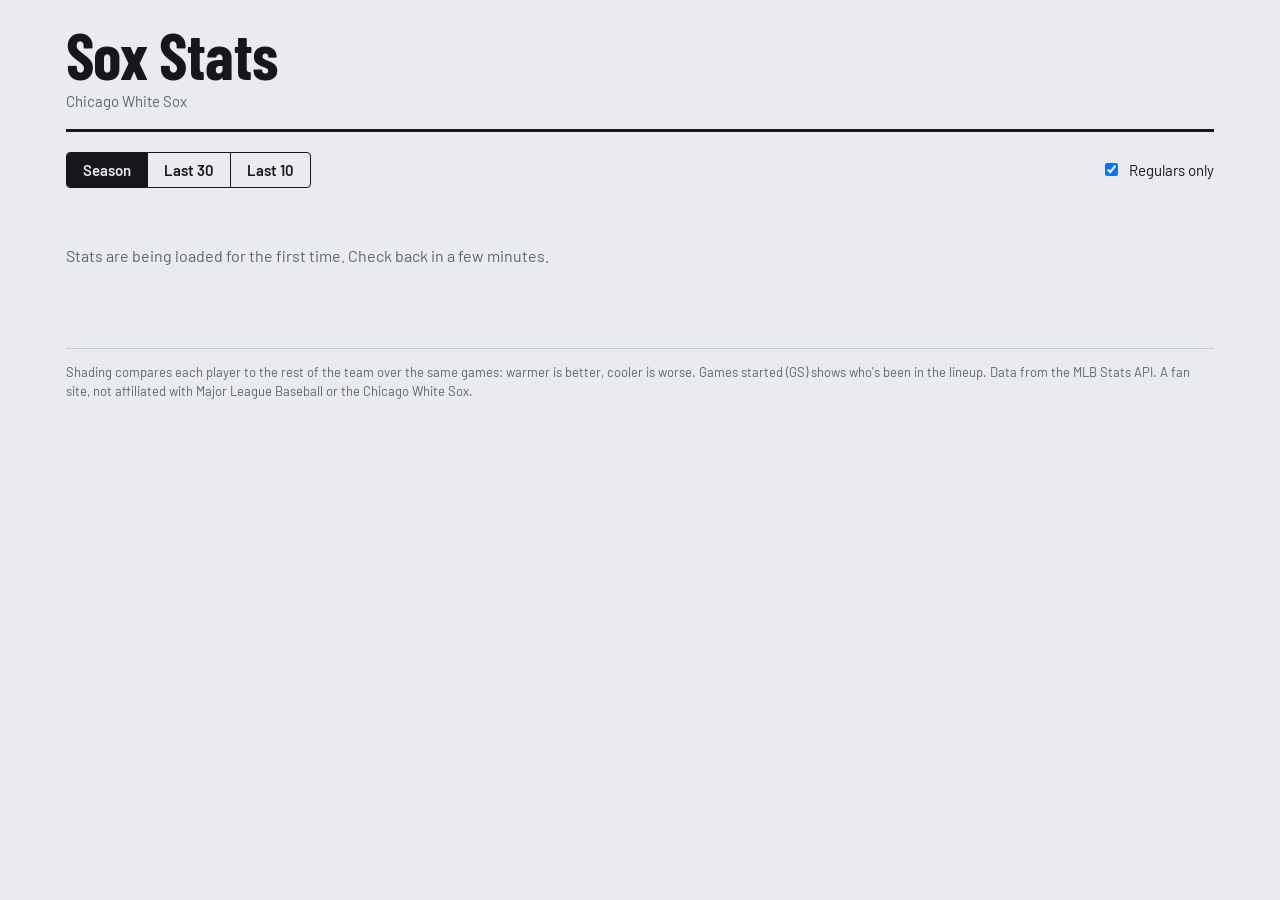
==== docs/index.html @ 35234d54 "Add stat page, MLB data pull, and nightly update job Co-Authored-By: Claude Opus 5.5 <noreply@anthro" ====
<!doctype html>
<html lang="en">
<head>
<meta charset="utf-8">
<meta name="viewport" content="width=device-width, initial-scale=1">
<title>Sox Stats</title>
<meta name="description" content="Chicago White Sox hitting and pitching: season, last 30 and last 10 games, updated every morning.">
<link rel="preconnect" href="https://fonts.googleapis.com">
<link rel="preconnect" href="https://fonts.gstatic.com" crossorigin>
<link href="https://fonts.googleapis.com/css2?family=Barlow:wght@400;500;600&family=Barlow+Condensed:wght@500;700&display=swap" rel="stylesheet">
<style>
:root{
  --page:#E9EBEE; --card:#F7F8F9; --ink:#15171A; --steel:#5D6570; --rule:#C7CCD3;
  --hot:180 35 47; --cold:47 94 140;
  --win:#1F6B45; --loss:#9B2C35;
}
@media (prefers-color-scheme:dark){
  :root{--page:#14161A; --card:#1C1F24; --ink:#E6E8EB; --steel:#9AA2AD; --rule:#333840;
    --hot:226 86 96; --cold:96 150 205; --win:#5FBF8C; --loss:#E07A84;}
}
*{box-sizing:border-box}
html{-webkit-text-size-adjust:100%}
body{margin:0;background:var(--page);color:var(--ink);font:400 16px/1.5 Barlow,system-ui,sans-serif;font-variant-numeric:tabular-nums}
.wrap{max-width:1180px;margin:0 auto;padding:28px 16px 48px}
header{display:flex;flex-wrap:wrap;align-items:flex-end;justify-content:space-between;gap:16px 32px;border-bottom:3px solid var(--ink);padding-bottom:16px}
h1{font:700 64px/0.85 "Barlow Condensed",sans-serif;letter-spacing:-0.01em;margin:0}
.sub{margin:8px 0 0;color:var(--steel);font-size:15px}
.run{display:flex;gap:4px;align-items:center}
.run span{width:26px;height:30px;display:grid;place-items:center;font:700 15px "Barlow Condensed",sans-serif;color:#fff;border-radius:2px}
.run .w{background:var(--win)} .run .l{background:var(--loss)}
.runlabel{font-size:13px;color:var(--steel);margin-top:6px;text-align:right}
.controls{display:flex;flex-wrap:wrap;gap:12px 24px;align-items:center;margin:20px 0 8px}
.seg{display:inline-flex;border:1.5px solid var(--ink);border-radius:4px;overflow:hidden}
.seg button{font:600 15px Barlow,sans-serif;background:transparent;color:var(--ink);border:0;padding:8px 16px;cursor:pointer}
.seg button+button{border-left:1.5px solid var(--ink)}
.seg button[aria-pressed=true]{background:var(--ink);color:var(--page)}
.seg button:focus-visible,label:focus-within,th button:focus-visible{outline:2px solid rgb(var(--cold));outline-offset:2px}
.window{font-size:15px;color:var(--steel)}
.window b{color:var(--ink);font-weight:600}
label.reg{display:inline-flex;gap:8px;align-items:center;font-size:15px;cursor:pointer;margin-left:auto}
h2{font:700 30px/1 "Barlow Condensed",sans-serif;margin:32px 0 10px;display:flex;align-items:baseline;gap:12px}
h2 small{font:400 14px Barlow,sans-serif;color:var(--steel)}
.scroll{overflow-x:auto;background:var(--card);border:1px solid var(--rule);border-radius:4px}
table{border-collapse:collapse;width:100%;font-size:15px;white-space:nowrap}
th,td{padding:7px 10px;text-align:right}
th{position:sticky;top:0;background:var(--card);border-bottom:1.5px solid var(--ink)}
th button{all:unset;cursor:pointer;font:600 13px Barlow,sans-serif;color:var(--steel)}
th[aria-sort] button{color:var(--ink)}
th[aria-sort=descending] button::after{content:" \25BE"} th[aria-sort=ascending] button::after{content:" \25B4"}
td{border-bottom:1px solid var(--rule)}
tr:last-child td{border-bottom:0}
th:first-child,td:first-child{text-align:left;position:sticky;left:0;background:var(--card);z-index:1}
td:first-child{font-weight:600}
td.pos{text-align:left;color:var(--steel)}
td.dim{color:var(--steel)}
.key{display:flex;align-items:center;gap:10px;font-size:13px;color:var(--steel);margin:10px 0 0}
.key i{display:inline-block;width:72px;height:10px;border-radius:2px;background:linear-gradient(90deg,rgb(var(--cold)/.45),transparent,rgb(var(--hot)/.45))}
footer{margin-top:40px;font-size:13px;color:var(--steel);border-top:1px solid var(--rule);padding-top:14px}
.msg{padding:40px 0;color:var(--steel)}
@media (max-width:640px){h1{font-size:48px} .runlabel{text-align:left} label.reg{margin-left:0}}
</style>
</head>
<body>
<div class="wrap">
  <header>
    <div>
      <h1>Sox Stats</h1>
      <p class="sub" id="sub">Chicago White Sox</p>
    </div>
    <div>
      <div class="run" id="run" aria-label="Results of the last 10 games"></div>
      <div class="runlabel" id="runlabel"></div>
    </div>
  </header>

  <div class="controls">
    <div class="seg" role="group" aria-label="Time span">
      <button data-w="season" aria-pressed="true">Season</button>
      <button data-w="last30" aria-pressed="false">Last 30</button>
      <button data-w="last10" aria-pressed="false">Last 10</button>
    </div>
    <span class="window" id="window"></span>
    <label class="reg"><input type="checkbox" id="reg" checked> Regulars only</label>
  </div>

  <main id="main"><p class="msg">Loading stats…</p></main>

  <footer>
    Shading compares each player to the rest of the team over the same games: warmer is better, cooler is worse.
    Games started (GS) shows who's been in the lineup.
    Data from the MLB Stats API. A fan site, not affiliated with Major League Baseball or the Chicago White Sox.
  </footer>
</div>

<script>
const HIT = [
  ["name","Player"],["pos","Pos"],["G","G"],["GS","GS"],["PA","PA"],["H","H"],["2B","2B"],["HR","HR"],["RBI","RBI"],
  ["BB","BB"],["SO","SO"],["SB","SB"],["AVG","AVG",3,1],["OBP","OBP",3,1],["SLG","SLG",3,1],["OPS","OPS",3,1],["K%","K%",1,-1],["BB%","BB%",1,1]
];
const PIT = [
  ["name","Pitcher"],["G","G"],["GS","GS"],["W","W"],["L","L"],["SV","SV"],["IP","IP"],["H","H"],["ER","ER"],["HR","HR"],
  ["BB","BB"],["SO","SO"],["ERA","ERA",2,-1],["WHIP","WHIP",2,-1],["K%","K%",1,1],["BB%","BB%",1,-1]
];
// Minimum playing time to count as a regular, per time span
const MIN = {season:{PA:100,outs:60}, last30:{PA:30,outs:15}, last10:{PA:10,outs:6}};

let data, win = "season", sorts = {hitters:["PA",-1], pitchers:["outs",-1]};
const $ = s => document.querySelector(s);
const fmt = (v, d) => v == null ? "–" : d === 3 ? v.toFixed(3).replace(/^0\./, ".") : d ? v.toFixed(d) : v;
const fmtDate = s => new Date(s + "T12:00:00").toLocaleDateString("en-US", {month:"short", day:"numeric"});

function shade(rows, cols, qualified) {
  // z-score each rate stat against qualified teammates; returns {key: fn(row)->css}
  const out = {};
  for (const [k,, , dir] of cols) {
    if (!dir) continue;
    const vals = qualified.map(r => r[k]).filter(v => v != null);
    if (vals.length < 3) continue;
    const mean = vals.reduce((a,b) => a + b, 0) / vals.length;
    const sd = Math.sqrt(vals.reduce((a,b) => a + (b - mean) ** 2, 0) / vals.length) || 1;
    out[k] = r => {
      if (r[k] == null || !qualified.includes(r)) return "";
      const z = Math.max(-2, Math.min(2, dir * (r[k] - mean) / sd));
      if (Math.abs(z) < 0.35) return "";
      return `background:rgb(var(--${z > 0 ? "hot" : "cold"}) / ${(Math.abs(z) * 0.22).toFixed(2)})`;
    };
  }
  return out;
}

function table(kind, cols, rows) {
  const [sk, sd] = sorts[kind];
  const isQual = kind === "hitters" ? r => r.PA >= MIN[win].PA : r => r.outs >= MIN[win].outs;
  const qualified = rows.filter(isQual);
  const shown = $("#reg").checked ? qualified : rows;
  const sortKey = sk === "IP" ? "outs" : sk;
  shown.sort((a, b) => {
    const x = a[sortKey], y = b[sortKey];
    if (x == null) return 1; if (y == null) return -1;
    return (typeof x === "string" ? x.localeCompare(y) : x - y) * sd;
  });
  const tint = shade(rows, cols, qualified);
  const head = cols.map(([k, label]) => {
    const on = k === sk || (k === "IP" && sk === "outs");
    return `<th scope="col"${on ? ` aria-sort="${sd > 0 ? "ascending" : "descending"}"` : ""}><button data-kind="${kind}" data-k="${k === "IP" ? "outs" : k}">${label}</button></th>`;
  }).join("");
  const body = shown.map(r => "<tr>" + cols.map(([k,, d]) => {
    const cls = k === "pos" ? ' class="pos"' : !isQual(r) && d ? ' class="dim"' : "";
    const st = tint[k] ? tint[k](r) : "";
    return `<td${cls}${st ? ` style="${st}"` : ""}>${fmt(r[k], d)}</td>`;
  }).join("") + "</tr>").join("");
  const empty = `<tr><td colspan="${cols.length}">No one has enough playing time yet. Turn off "Regulars only" to see everyone.</td></tr>`;
  return `<div class="scroll"><table><thead><tr>${head}</tr></thead><tbody>${body || empty}</tbody></table></div>`;
}

function render() {
  const w = data.windows[win];
  const [rs, ra] = [w.runs, w.runsAgainst];
  $("#window").innerHTML = `<b>${w.record}</b> in ${w.games} games, ${fmtDate(w.from)} to ${fmtDate(w.to)}. Run differential ${rs - ra > 0 ? "+" : ""}${rs - ra}.`;
  $("#main").innerHTML =
    `<h2>Hitters <small>${MIN[win].PA}+ plate appearances</small></h2>${table("hitters", HIT, w.hitters)}` +
    `<h2>Pitchers <small>${MIN[win].outs / 3}+ innings</small></h2>${table("pitchers", PIT, w.pitchers)}` +
    `<p class="key"><i></i> Cooler to warmer, compared with teammates</p>`;
  $("#main .key").hidden = false;
  document.querySelectorAll("h2 small").forEach(s => s.hidden = !$("#reg").checked);
}

document.querySelector(".seg").addEventListener("click", e => {
  const b = e.target.closest("button"); if (!b) return;
  win = b.dataset.w;
  document.querySelectorAll(".seg button").forEach(x => x.setAttribute("aria-pressed", x === b));
  render();
});
$("#reg").addEventListener("change", render);
$("#main").addEventListener("click", e => {
  const b = e.target.closest("th button"); if (!b) return;
  const {kind, k} = b.dataset;
  const [cur, dir] = sorts[kind];
  sorts[kind] = [k, cur === k ? -dir : (k === "name" || k === "pos" ? 1 : -1)];
  render();
});

fetch("data/sox.json", {cache: "no-cache"}).then(r => {
  if (!r.ok) throw new Error(r.status);
  return r.json();
}).then(d => {
  data = d;
  const updated = new Date(d.updated).toLocaleDateString("en-US", {month:"long", day:"numeric", year:"numeric"});
  const done = d.updated.slice(0, 4) > String(d.season) || d.windows.season.games >= 162;
  $("#sub").textContent = `Chicago White Sox, ${d.season}${done ? " final" : ""}. Updated ${updated}.`;
  const last = d.log.slice(-10);
  $("#run").innerHTML = last.map(g => `<span class="${g.win ? "w" : "l"}" title="${fmtDate(g.date)} ${g.home ? "vs" : "at"} ${g.opp}: ${g.runs}-${g.runsAgainst}">${g.win ? "W" : "L"}</span>`).join("");
  $("#runlabel").textContent = "Last 10 games, oldest to newest";
  render();
}).catch(() => {
  $("#main").innerHTML = '<p class="msg">Stats are being loaded for the first time. Check back in a few minutes.</p>';
});
</script>
</body>
</html>
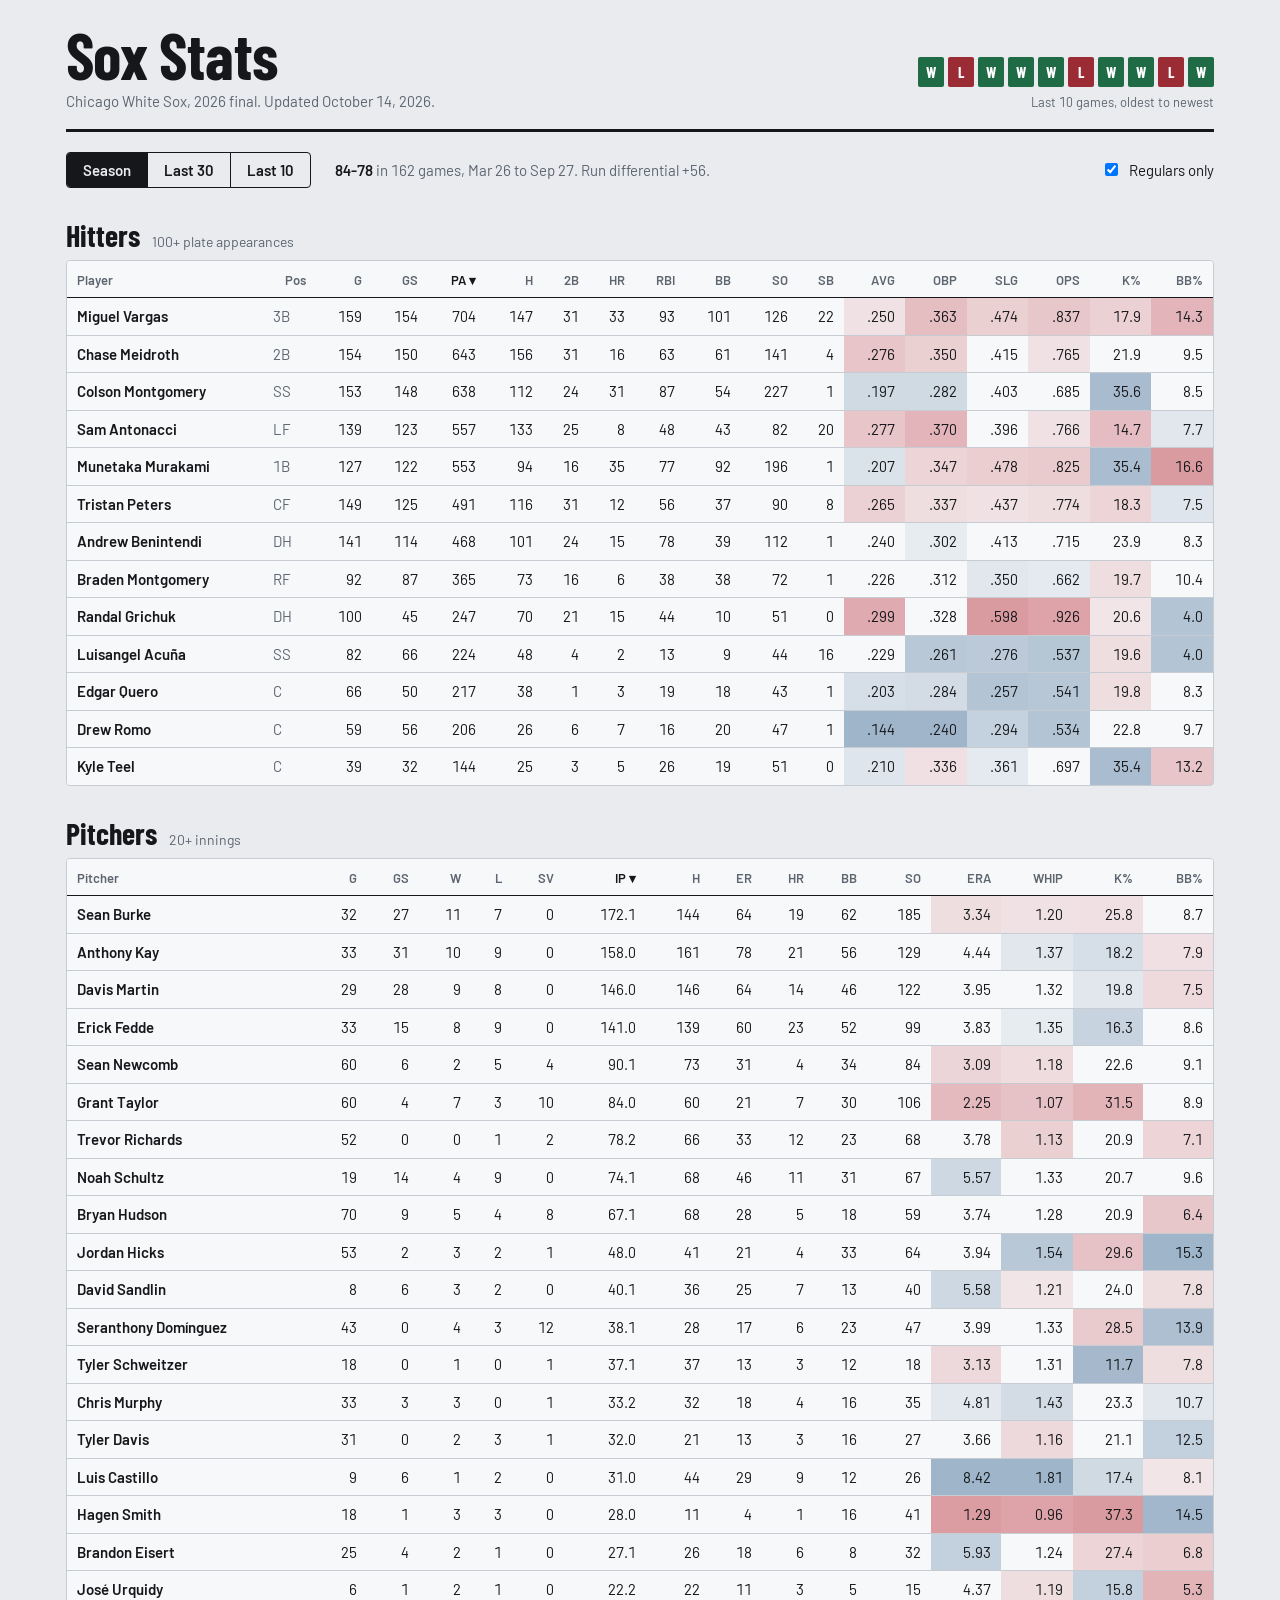
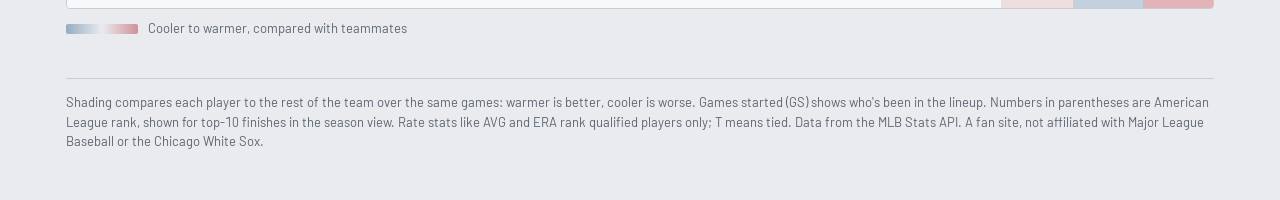
==== commit cc38fd97: "Show American League rank for top-10 season stats Co-Authored-By: Claude Opus 5.5 <noreply@anthropic" ====
--- a/docs/index.html
+++ b/docs/index.html
@@ -53,6 +53,7 @@
 td:first-child{font-weight:600}
 td.pos{text-align:left;color:var(--steel)}
 td.dim{color:var(--steel)}
+.rk{font-size:12px;font-weight:600;color:var(--steel)}
 .key{display:flex;align-items:center;gap:10px;font-size:13px;color:var(--steel);margin:10px 0 0}
 .key i{display:inline-block;width:72px;height:10px;border-radius:2px;background:linear-gradient(90deg,rgb(var(--cold)/.45),transparent,rgb(var(--hot)/.45))}
 footer{margin-top:40px;font-size:13px;color:var(--steel);border-top:1px solid var(--rule);padding-top:14px}
@@ -88,6 +89,7 @@
   <footer>
     Shading compares each player to the rest of the team over the same games: warmer is better, cooler is worse.
     Games started (GS) shows who's been in the lineup.
+    Numbers in parentheses are American League rank, shown for top-10 finishes in the season view. Rate stats like AVG and ERA rank qualified players only; T means tied.
     Data from the MLB Stats API. A fan site, not affiliated with Major League Baseball or the Chicago White Sox.
   </footer>
 </div>
@@ -107,6 +109,7 @@
 let data, win = "season", sorts = {hitters:["PA",-1], pitchers:["outs",-1]};
 const $ = s => document.querySelector(s);
 const fmt = (v, d) => v == null ? "–" : d === 3 ? v.toFixed(3).replace(/^0\./, ".") : d ? v.toFixed(d) : v;
+const ordinal = r => { const n = +String(r).replace("T-", ""); return [11,12,13].includes(n % 100) ? "th" : ({1:"st",2:"nd",3:"rd"})[n % 10] || "th"; };
 const fmtDate = s => new Date(s + "T12:00:00").toLocaleDateString("en-US", {month:"short", day:"numeric"});
 
 function shade(rows, cols, qualified) {
@@ -147,7 +150,9 @@
   const body = shown.map(r => "<tr>" + cols.map(([k,, d]) => {
     const cls = k === "pos" ? ' class="pos"' : !isQual(r) && d ? ' class="dim"' : "";
     const st = tint[k] ? tint[k](r) : "";
-    return `<td${cls}${st ? ` style="${st}"` : ""}>${fmt(r[k], d)}</td>`;
+    const rk = win === "season" && r.ranks && r.ranks[k === "outs" ? "IP" : k];
+    const rank = rk ? ` <span class="rk" title="Rank in the American League">(${rk}${ordinal(rk)})</span>` : "";
+    return `<td${cls}${st ? ` style="${st}"` : ""}>${fmt(r[k], d)}${rank}</td>`;
   }).join("") + "</tr>").join("");
   const empty = `<tr><td colspan="${cols.length}">No one has enough playing time yet. Turn off "Regulars only" to see everyone.</td></tr>`;
   return `<div class="scroll"><table><thead><tr>${head}</tr></thead><tbody>${body || empty}</tbody></table></div>`;
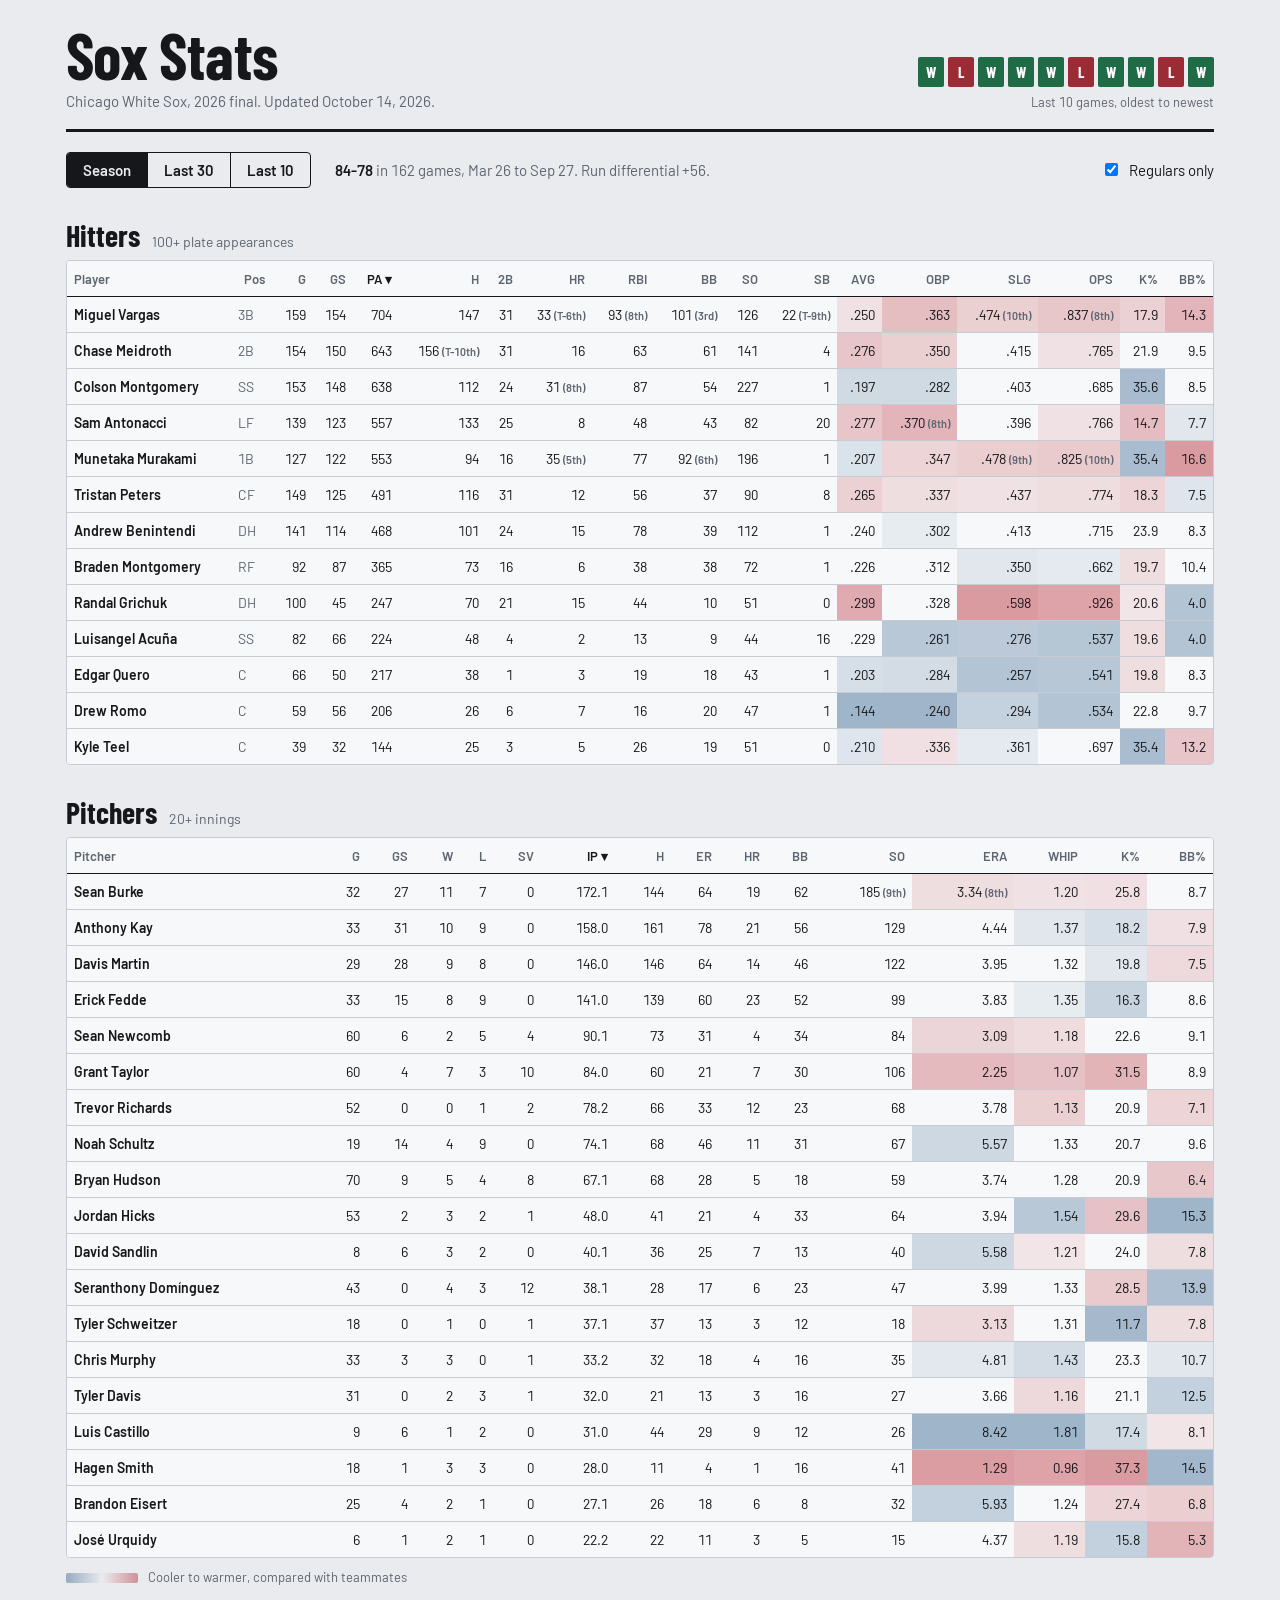
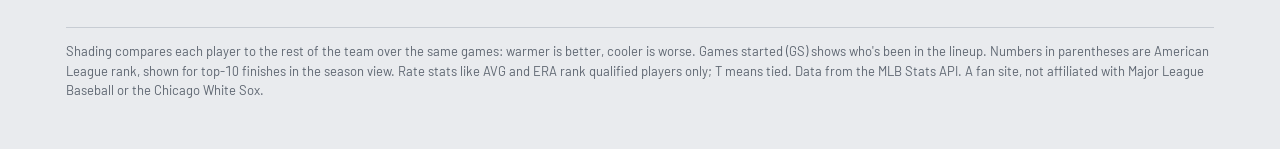
==== commit 90fe886a: "Tighten table so ranks fit on a laptop screen Co-Authored-By: Claude Opus 5.5 <noreply@anthropic.com" ====
--- a/docs/index.html
+++ b/docs/index.html
@@ -41,8 +41,8 @@
 h2{font:700 30px/1 "Barlow Condensed",sans-serif;margin:32px 0 10px;display:flex;align-items:baseline;gap:12px}
 h2 small{font:400 14px Barlow,sans-serif;color:var(--steel)}
 .scroll{overflow-x:auto;background:var(--card);border:1px solid var(--rule);border-radius:4px}
-table{border-collapse:collapse;width:100%;font-size:15px;white-space:nowrap}
-th,td{padding:7px 10px;text-align:right}
+table{border-collapse:collapse;width:100%;font-size:14px;white-space:nowrap}
+th,td{padding:7px 7px;text-align:right}
 th{position:sticky;top:0;background:var(--card);border-bottom:1.5px solid var(--ink)}
 th button{all:unset;cursor:pointer;font:600 13px Barlow,sans-serif;color:var(--steel)}
 th[aria-sort] button{color:var(--ink)}
@@ -53,7 +53,7 @@
 td:first-child{font-weight:600}
 td.pos{text-align:left;color:var(--steel)}
 td.dim{color:var(--steel)}
-.rk{font-size:12px;font-weight:600;color:var(--steel)}
+.rk{font-size:11px;font-weight:600;color:var(--steel)}
 .key{display:flex;align-items:center;gap:10px;font-size:13px;color:var(--steel);margin:10px 0 0}
 .key i{display:inline-block;width:72px;height:10px;border-radius:2px;background:linear-gradient(90deg,rgb(var(--cold)/.45),transparent,rgb(var(--hot)/.45))}
 footer{margin-top:40px;font-size:13px;color:var(--steel);border-top:1px solid var(--rule);padding-top:14px}
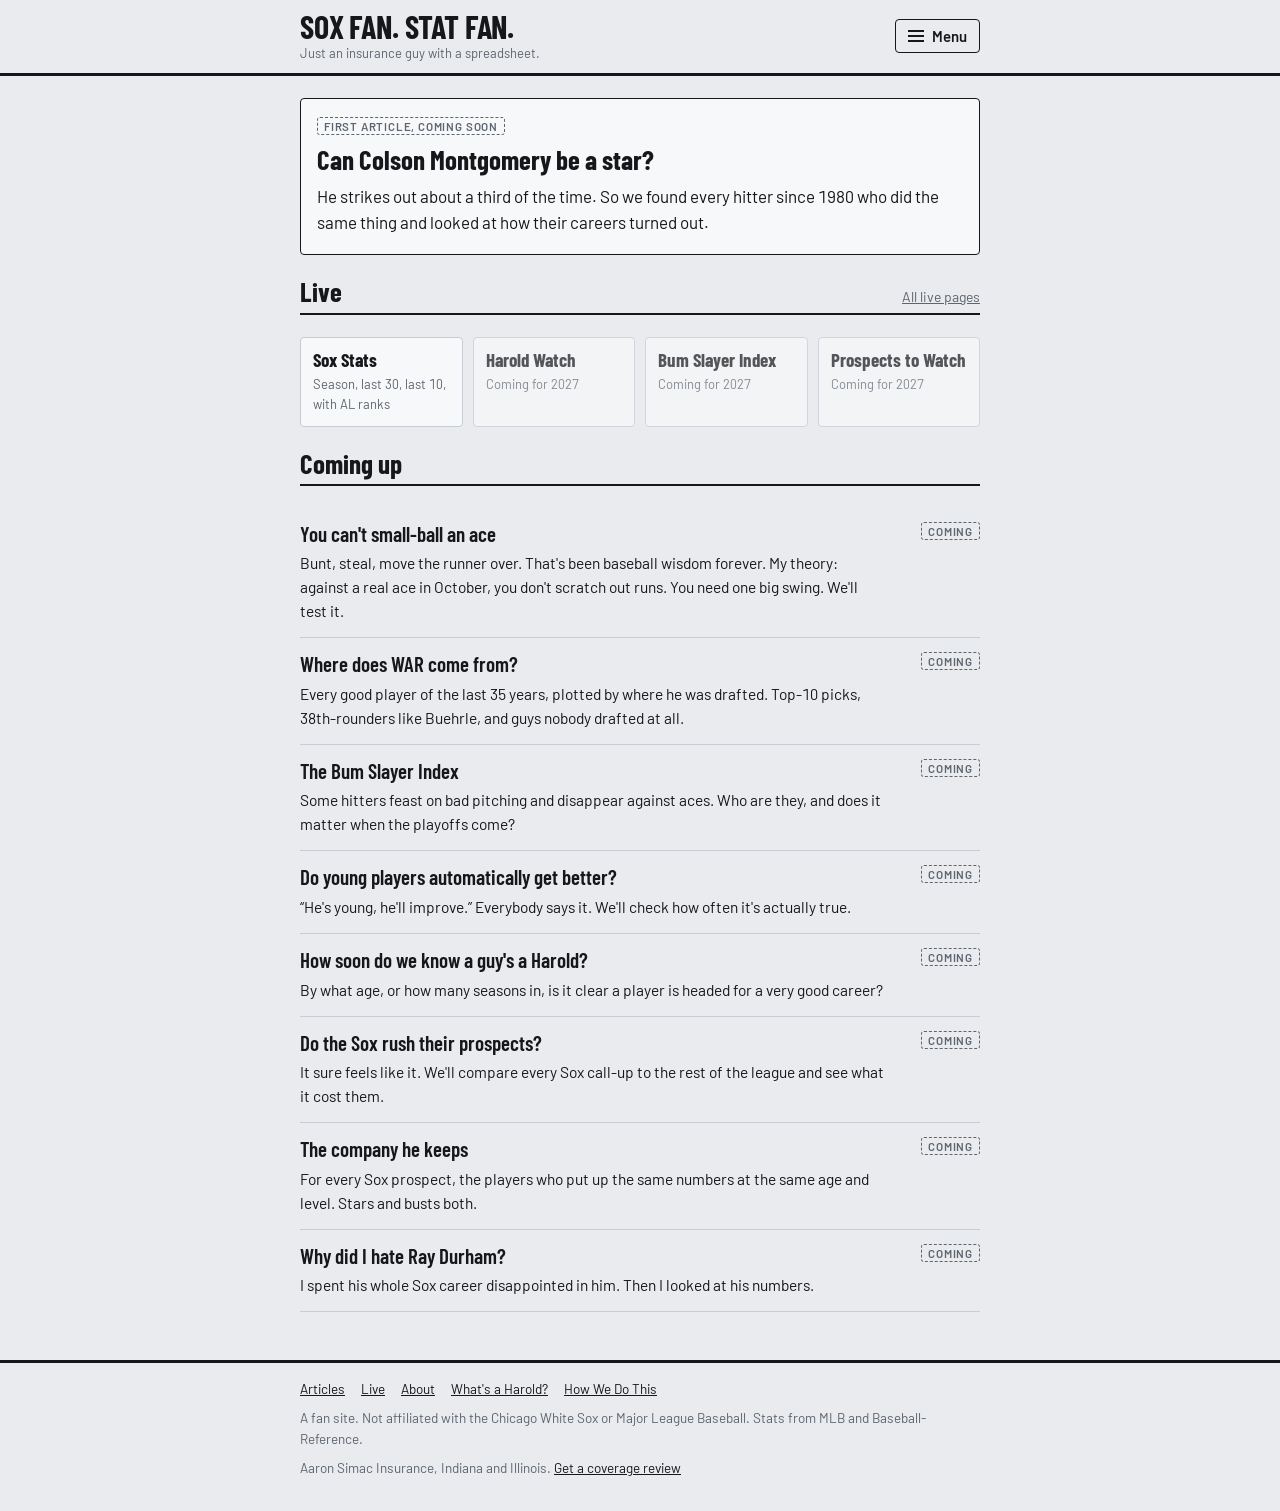
==== commit a7eb6e72: "Turn the stat page into a blog: home, Live, About, What's a Harold?, How We Do This, shared header a" ====
--- a/docs/index.html
+++ b/docs/index.html
@@ -3,203 +3,45 @@
 <head>
 <meta charset="utf-8">
 <meta name="viewport" content="width=device-width, initial-scale=1">
-<title>Sox Stats</title>
-<meta name="description" content="Chicago White Sox hitting and pitching: season, last 30 and last 10 games, updated every morning.">
+<title>Sox Fan. Stat Fan.</title>
+<meta name="description" content="White Sox questions, answered with numbers. Research, myth checks and live stat pages from a Sox fan with a spreadsheet.">
+<meta property="og:title" content="Sox Fan. Stat Fan.">
+<meta property="og:description" content="White Sox questions, answered with numbers. Research, myth checks and live stat pages from a Sox fan with a spreadsheet.">
+<meta property="og:type" content="website">
 <link rel="preconnect" href="https://fonts.googleapis.com">
 <link rel="preconnect" href="https://fonts.gstatic.com" crossorigin>
-<link href="https://fonts.googleapis.com/css2?family=Barlow:wght@400;500;600&family=Barlow+Condensed:wght@500;700&display=swap" rel="stylesheet">
-<style>
-:root{
-  --page:#E9EBEE; --card:#F7F8F9; --ink:#15171A; --steel:#5D6570; --rule:#C7CCD3;
-  --hot:180 35 47; --cold:47 94 140;
-  --win:#1F6B45; --loss:#9B2C35;
-}
-@media (prefers-color-scheme:dark){
-  :root{--page:#14161A; --card:#1C1F24; --ink:#E6E8EB; --steel:#9AA2AD; --rule:#333840;
-    --hot:226 86 96; --cold:96 150 205; --win:#5FBF8C; --loss:#E07A84;}
-}
-*{box-sizing:border-box}
-html{-webkit-text-size-adjust:100%}
-body{margin:0;background:var(--page);color:var(--ink);font:400 16px/1.5 Barlow,system-ui,sans-serif;font-variant-numeric:tabular-nums}
-.wrap{max-width:1180px;margin:0 auto;padding:28px 16px 48px}
-header{display:flex;flex-wrap:wrap;align-items:flex-end;justify-content:space-between;gap:16px 32px;border-bottom:3px solid var(--ink);padding-bottom:16px}
-h1{font:700 64px/0.85 "Barlow Condensed",sans-serif;letter-spacing:-0.01em;margin:0}
-.sub{margin:8px 0 0;color:var(--steel);font-size:15px}
-.run{display:flex;gap:4px;align-items:center}
-.run span{width:26px;height:30px;display:grid;place-items:center;font:700 15px "Barlow Condensed",sans-serif;color:#fff;border-radius:2px}
-.run .w{background:var(--win)} .run .l{background:var(--loss)}
-.runlabel{font-size:13px;color:var(--steel);margin-top:6px;text-align:right}
-.controls{display:flex;flex-wrap:wrap;gap:12px 24px;align-items:center;margin:20px 0 8px}
-.seg{display:inline-flex;border:1.5px solid var(--ink);border-radius:4px;overflow:hidden}
-.seg button{font:600 15px Barlow,sans-serif;background:transparent;color:var(--ink);border:0;padding:8px 16px;cursor:pointer}
-.seg button+button{border-left:1.5px solid var(--ink)}
-.seg button[aria-pressed=true]{background:var(--ink);color:var(--page)}
-.seg button:focus-visible,label:focus-within,th button:focus-visible{outline:2px solid rgb(var(--cold));outline-offset:2px}
-.window{font-size:15px;color:var(--steel)}
-.window b{color:var(--ink);font-weight:600}
-label.reg{display:inline-flex;gap:8px;align-items:center;font-size:15px;cursor:pointer;margin-left:auto}
-h2{font:700 30px/1 "Barlow Condensed",sans-serif;margin:32px 0 10px;display:flex;align-items:baseline;gap:12px}
-h2 small{font:400 14px Barlow,sans-serif;color:var(--steel)}
-.scroll{overflow-x:auto;background:var(--card);border:1px solid var(--rule);border-radius:4px}
-table{border-collapse:collapse;width:100%;font-size:14px;white-space:nowrap}
-th,td{padding:7px 7px;text-align:right}
-th{position:sticky;top:0;background:var(--card);border-bottom:1.5px solid var(--ink)}
-th button{all:unset;cursor:pointer;font:600 13px Barlow,sans-serif;color:var(--steel)}
-th[aria-sort] button{color:var(--ink)}
-th[aria-sort=descending] button::after{content:" \25BE"} th[aria-sort=ascending] button::after{content:" \25B4"}
-td{border-bottom:1px solid var(--rule)}
-tr:last-child td{border-bottom:0}
-th:first-child,td:first-child{text-align:left;position:sticky;left:0;background:var(--card);z-index:1}
-td:first-child{font-weight:600}
-td.pos{text-align:left;color:var(--steel)}
-td.dim{color:var(--steel)}
-.rk{font-size:11px;font-weight:600;color:var(--steel)}
-.key{display:flex;align-items:center;gap:10px;font-size:13px;color:var(--steel);margin:10px 0 0}
-.key i{display:inline-block;width:72px;height:10px;border-radius:2px;background:linear-gradient(90deg,rgb(var(--cold)/.45),transparent,rgb(var(--hot)/.45))}
-footer{margin-top:40px;font-size:13px;color:var(--steel);border-top:1px solid var(--rule);padding-top:14px}
-.msg{padding:40px 0;color:var(--steel)}
-@media (max-width:640px){h1{font-size:48px} .runlabel{text-align:left} label.reg{margin-left:0}}
-</style>
+<link href="https://fonts.googleapis.com/css2?family=Barlow:wght@400;500;600&family=Barlow+Condensed:wght@500;600;700&display=swap" rel="stylesheet">
+<link rel="stylesheet" href="assets/site.css">
 </head>
-<body>
-<div class="wrap">
-  <header>
-    <div>
-      <h1>Sox Stats</h1>
-      <p class="sub" id="sub">Chicago White Sox</p>
-    </div>
-    <div>
-      <div class="run" id="run" aria-label="Results of the last 10 games"></div>
-      <div class="runlabel" id="runlabel"></div>
-    </div>
-  </header>
+<body data-section="articles">
+<div id="site-header"></div><script src="assets/site.js" data-root=""></script>
+<main class="page gut"><div class="col stack">
+<section class="feature">
+  <span class="tag soon">First article, coming soon</span>
+  <h2>Can Colson Montgomery be a star?</h2>
+  <p>He strikes out about a third of the time. So we found every hitter since 1980 who did the same thing and looked at how their careers turned out.</p>
+</section>
 
-  <div class="controls">
-    <div class="seg" role="group" aria-label="Time span">
-      <button data-w="season" aria-pressed="true">Season</button>
-      <button data-w="last30" aria-pressed="false">Last 30</button>
-      <button data-w="last10" aria-pressed="false">Last 10</button>
-    </div>
-    <span class="window" id="window"></span>
-    <label class="reg"><input type="checkbox" id="reg" checked> Regulars only</label>
-  </div>
-
-  <main id="main"><p class="msg">Loading stats…</p></main>
-
-  <footer>
-    Shading compares each player to the rest of the team over the same games: warmer is better, cooler is worse.
-    Games started (GS) shows who's been in the lineup.
-    Numbers in parentheses are American League rank, shown for top-10 finishes in the season view. Rate stats like AVG and ERA rank qualified players only; T means tied.
-    Data from the MLB Stats API. A fan site, not affiliated with Major League Baseball or the Chicago White Sox.
-  </footer>
+<div class="section-h"><h2>Live</h2><a href="live/">All live pages</a></div>
+<div class="strip">
+  <a class="mini" href="stats/"><b>Sox Stats</b><span>Season, last 30, last 10, with AL ranks</span></a>
+  <div class="mini off"><b>Harold Watch</b><span>Coming for 2027</span></div>
+  <div class="mini off"><b>Bum Slayer Index</b><span>Coming for 2027</span></div>
+  <div class="mini off"><b>Prospects to Watch</b><span>Coming for 2027</span></div>
 </div>
 
-<script>
-const HIT = [
-  ["name","Player"],["pos","Pos"],["G","G"],["GS","GS"],["PA","PA"],["H","H"],["2B","2B"],["HR","HR"],["RBI","RBI"],
-  ["BB","BB"],["SO","SO"],["SB","SB"],["AVG","AVG",3,1],["OBP","OBP",3,1],["SLG","SLG",3,1],["OPS","OPS",3,1],["K%","K%",1,-1],["BB%","BB%",1,1]
-];
-const PIT = [
-  ["name","Pitcher"],["G","G"],["GS","GS"],["W","W"],["L","L"],["SV","SV"],["IP","IP"],["H","H"],["ER","ER"],["HR","HR"],
-  ["BB","BB"],["SO","SO"],["ERA","ERA",2,-1],["WHIP","WHIP",2,-1],["K%","K%",1,1],["BB%","BB%",1,-1]
-];
-// Minimum playing time to count as a regular, per time span
-const MIN = {season:{PA:100,outs:60}, last30:{PA:30,outs:15}, last10:{PA:10,outs:6}};
-
-let data, win = "season", sorts = {hitters:["PA",-1], pitchers:["outs",-1]};
-const $ = s => document.querySelector(s);
-const fmt = (v, d) => v == null ? "–" : d === 3 ? v.toFixed(3).replace(/^0\./, ".") : d ? v.toFixed(d) : v;
-const ordinal = r => { const n = +String(r).replace("T-", ""); return [11,12,13].includes(n % 100) ? "th" : ({1:"st",2:"nd",3:"rd"})[n % 10] || "th"; };
-const fmtDate = s => new Date(s + "T12:00:00").toLocaleDateString("en-US", {month:"short", day:"numeric"});
-
-function shade(rows, cols, qualified) {
-  // z-score each rate stat against qualified teammates; returns {key: fn(row)->css}
-  const out = {};
-  for (const [k,, , dir] of cols) {
-    if (!dir) continue;
-    const vals = qualified.map(r => r[k]).filter(v => v != null);
-    if (vals.length < 3) continue;
-    const mean = vals.reduce((a,b) => a + b, 0) / vals.length;
-    const sd = Math.sqrt(vals.reduce((a,b) => a + (b - mean) ** 2, 0) / vals.length) || 1;
-    out[k] = r => {
-      if (r[k] == null || !qualified.includes(r)) return "";
-      const z = Math.max(-2, Math.min(2, dir * (r[k] - mean) / sd));
-      if (Math.abs(z) < 0.35) return "";
-      return `background:rgb(var(--${z > 0 ? "hot" : "cold"}) / ${(Math.abs(z) * 0.22).toFixed(2)})`;
-    };
-  }
-  return out;
-}
-
-function table(kind, cols, rows) {
-  const [sk, sd] = sorts[kind];
-  const isQual = kind === "hitters" ? r => r.PA >= MIN[win].PA : r => r.outs >= MIN[win].outs;
-  const qualified = rows.filter(isQual);
-  const shown = $("#reg").checked ? qualified : rows;
-  const sortKey = sk === "IP" ? "outs" : sk;
-  shown.sort((a, b) => {
-    const x = a[sortKey], y = b[sortKey];
-    if (x == null) return 1; if (y == null) return -1;
-    return (typeof x === "string" ? x.localeCompare(y) : x - y) * sd;
-  });
-  const tint = shade(rows, cols, qualified);
-  const head = cols.map(([k, label]) => {
-    const on = k === sk || (k === "IP" && sk === "outs");
-    return `<th scope="col"${on ? ` aria-sort="${sd > 0 ? "ascending" : "descending"}"` : ""}><button data-kind="${kind}" data-k="${k === "IP" ? "outs" : k}">${label}</button></th>`;
-  }).join("");
-  const body = shown.map(r => "<tr>" + cols.map(([k,, d]) => {
-    const cls = k === "pos" ? ' class="pos"' : !isQual(r) && d ? ' class="dim"' : "";
-    const st = tint[k] ? tint[k](r) : "";
-    const rk = win === "season" && r.ranks && r.ranks[k === "outs" ? "IP" : k];
-    const rank = rk ? ` <span class="rk" title="Rank in the American League">(${rk}${ordinal(rk)})</span>` : "";
-    return `<td${cls}${st ? ` style="${st}"` : ""}>${fmt(r[k], d)}${rank}</td>`;
-  }).join("") + "</tr>").join("");
-  const empty = `<tr><td colspan="${cols.length}">No one has enough playing time yet. Turn off "Regulars only" to see everyone.</td></tr>`;
-  return `<div class="scroll"><table><thead><tr>${head}</tr></thead><tbody>${body || empty}</tbody></table></div>`;
-}
-
-function render() {
-  const w = data.windows[win];
-  const [rs, ra] = [w.runs, w.runsAgainst];
-  $("#window").innerHTML = `<b>${w.record}</b> in ${w.games} games, ${fmtDate(w.from)} to ${fmtDate(w.to)}. Run differential ${rs - ra > 0 ? "+" : ""}${rs - ra}.`;
-  $("#main").innerHTML =
-    `<h2>Hitters <small>${MIN[win].PA}+ plate appearances</small></h2>${table("hitters", HIT, w.hitters)}` +
-    `<h2>Pitchers <small>${MIN[win].outs / 3}+ innings</small></h2>${table("pitchers", PIT, w.pitchers)}` +
-    `<p class="key"><i></i> Cooler to warmer, compared with teammates</p>`;
-  $("#main .key").hidden = false;
-  document.querySelectorAll("h2 small").forEach(s => s.hidden = !$("#reg").checked);
-}
-
-document.querySelector(".seg").addEventListener("click", e => {
-  const b = e.target.closest("button"); if (!b) return;
-  win = b.dataset.w;
-  document.querySelectorAll(".seg button").forEach(x => x.setAttribute("aria-pressed", x === b));
-  render();
-});
-$("#reg").addEventListener("change", render);
-$("#main").addEventListener("click", e => {
-  const b = e.target.closest("th button"); if (!b) return;
-  const {kind, k} = b.dataset;
-  const [cur, dir] = sorts[kind];
-  sorts[kind] = [k, cur === k ? -dir : (k === "name" || k === "pos" ? 1 : -1)];
-  render();
-});
-
-fetch("data/sox.json", {cache: "no-cache"}).then(r => {
-  if (!r.ok) throw new Error(r.status);
-  return r.json();
-}).then(d => {
-  data = d;
-  const updated = new Date(d.updated).toLocaleDateString("en-US", {month:"long", day:"numeric", year:"numeric"});
-  const done = d.updated.slice(0, 4) > String(d.season) || d.windows.season.games >= 162;
-  $("#sub").textContent = `Chicago White Sox, ${d.season}${done ? " final" : ""}. Updated ${updated}.`;
-  const last = d.log.slice(-10);
-  $("#run").innerHTML = last.map(g => `<span class="${g.win ? "w" : "l"}" title="${fmtDate(g.date)} ${g.home ? "vs" : "at"} ${g.opp}: ${g.runs}-${g.runsAgainst}">${g.win ? "W" : "L"}</span>`).join("");
-  $("#runlabel").textContent = "Last 10 games, oldest to newest";
-  render();
-}).catch(() => {
-  $("#main").innerHTML = '<p class="msg">Stats are being loaded for the first time. Check back in a few minutes.</p>';
-});
-</script>
+<div class="section-h"><h2>Coming up</h2></div>
+<div class="list">
+  <div class="item"><h3>You can't small-ball an ace</h3><span class="tag soon">Coming</span><p>Bunt, steal, move the runner over. That's been baseball wisdom forever. My theory: against a real ace in October, you don't scratch out runs. You need one big swing. We'll test it.</p></div>
+  <div class="item"><h3>Where does WAR come from?</h3><span class="tag soon">Coming</span><p>Every good player of the last 35 years, plotted by where he was drafted. Top-10 picks, 38th-rounders like Buehrle, and guys nobody drafted at all.</p></div>
+  <div class="item"><h3>The Bum Slayer Index</h3><span class="tag soon">Coming</span><p>Some hitters feast on bad pitching and disappear against aces. Who are they, and does it matter when the playoffs come?</p></div>
+  <div class="item"><h3>Do young players automatically get better?</h3><span class="tag soon">Coming</span><p>“He's young, he'll improve.” Everybody says it. We'll check how often it's actually true.</p></div>
+  <div class="item"><h3>How soon do we know a guy's a Harold?</h3><span class="tag soon">Coming</span><p>By what age, or how many seasons in, is it clear a player is headed for a very good career?</p></div>
+  <div class="item"><h3>Do the Sox rush their prospects?</h3><span class="tag soon">Coming</span><p>It sure feels like it. We'll compare every Sox call-up to the rest of the league and see what it cost them.</p></div>
+  <div class="item"><h3>The company he keeps</h3><span class="tag soon">Coming</span><p>For every Sox prospect, the players who put up the same numbers at the same age and level. Stars and busts both.</p></div>
+  <div class="item"><h3>Why did I hate Ray Durham?</h3><span class="tag soon">Coming</span><p>I spent his whole Sox career disappointed in him. Then I looked at his numbers.</p></div>
+</div>
+</div></main>
+<div id="site-footer"></div>
 </body>
 </html>
--- a/docs/assets/site.css
+++ b/docs/assets/site.css
@@ -0,0 +1,126 @@
+/* Shared look for every page: tokens, site header and menu, footer, and the
+   building blocks articles and info pages use. Reading column is 680px;
+   pages with wide tables add class="wide" to <body>. */
+:root{
+  --page:#E9EBEE; --card:#F7F8F9; --ink:#15171A; --steel:#5D6570; --rule:#C7CCD3;
+  --gold:#B8901C; --blue:#2F5E8C; --teal:#23786F; --haze:#9AA2AD;
+  --alarm:#B4232F; --link:#2F5E8C;
+  --display:"Barlow Condensed","Arial Narrow",sans-serif;
+  --body:Barlow,system-ui,-apple-system,"Segoe UI",sans-serif;
+  --colw:680px;
+}
+@media (prefers-color-scheme:dark){:root{
+  --page:#14161A; --card:#1C1F24; --ink:#E6E8EB; --steel:#9AA2AD; --rule:#333840;
+  --gold:#E2BD4F; --blue:#6E9BD0; --teal:#4DB3A8; --haze:#4A515B;
+  --alarm:#E25660; --link:#6E9BD0; color-scheme:dark}}
+body.wide{--colw:1180px}
+
+*{box-sizing:border-box}
+html{-webkit-text-size-adjust:100%}
+body{margin:0;background:var(--page);color:var(--ink);font:400 17px/1.55 var(--body);font-variant-numeric:tabular-nums}
+.gut{padding-left:max(16px,env(safe-area-inset-left,0px));padding-right:max(16px,env(safe-area-inset-right,0px))}
+.col{max-width:var(--colw);margin:0 auto}
+a{color:inherit}
+button:focus-visible,a:focus-visible,summary:focus-visible{outline:2px solid var(--link);outline-offset:2px}
+
+/* site header */
+.site-top{position:sticky;top:0;z-index:20;background:var(--page);border-bottom:3px solid var(--ink)}
+.site-bar{display:flex;align-items:center;justify-content:space-between;gap:12px;padding-block:10px}
+.site-brand{text-decoration:none;display:flex;flex-direction:column;min-width:0}
+.site-brand b{font:700 27px/1 var(--display);letter-spacing:-.005em;text-transform:uppercase}
+.site-brand span{font-size:13px;line-height:1.35;color:var(--steel);margin-top:3px}
+.site-menubtn{font:600 15px var(--body);background:transparent;color:var(--ink);border:1.5px solid var(--ink);border-radius:4px;padding:7px 12px;cursor:pointer;display:flex;gap:8px;align-items:center;flex:none}
+.site-menubtn i{display:grid;gap:3px}
+.site-menubtn i::before,.site-menubtn i::after,.site-menubtn i span{content:"";display:block;width:16px;height:2px;background:currentColor}
+.site-drawer{border-top:1px solid var(--rule);padding-block:6px 14px}
+.site-drawer a{display:flex;justify-content:space-between;align-items:baseline;gap:12px;text-decoration:none;padding:11px 0;border-bottom:1px solid var(--rule)}
+.site-drawer a b{font:700 22px/1 var(--display)}
+.site-drawer a small{color:var(--steel);font-size:13px;text-align:right}
+.site-drawer a[aria-current=page] b{color:var(--link)}
+@media (min-width:720px){.site-brand b{font-size:32px}}
+@media (prefers-reduced-motion:no-preference){.site-drawer{animation:site-drop .16s ease-out}@keyframes site-drop{from{opacity:0;transform:translateY(-6px)}}}
+
+/* site footer */
+.site-foot{border-top:3px solid var(--ink);padding-block:16px 32px;margin-top:40px;font-size:13.5px;color:var(--steel)}
+.site-foot .col{display:grid;gap:8px}
+.site-foot .links{display:flex;flex-wrap:wrap;gap:6px 16px}
+.site-foot a{color:var(--ink)}
+.site-foot p{margin:0}
+
+/* page building blocks */
+.page{padding-block:22px 8px}
+.stack{display:grid;gap:22px}
+.page h1,.page h2,.page h3{font-family:var(--display);text-wrap:balance;margin:0}
+.page h1{font-weight:700;font-size:40px;line-height:.98}
+.page h2{font-weight:700;font-size:27px;line-height:1.05}
+.page h3{font-weight:600;font-size:21px;line-height:1.12}
+.page p{margin:0}
+@media (min-width:720px){.page h1{font-size:48px}}
+.meta{font-size:14px;color:var(--steel)}
+.prose{display:grid;gap:14px}
+.prose p,.prose li{max-width:65ch}
+.prose a{color:var(--link)}
+.head{display:grid;gap:10px}
+.tag{display:inline-block;justify-self:start;font:600 11.5px var(--body);letter-spacing:.07em;text-transform:uppercase;border:1.5px solid currentColor;border-radius:3px;padding:1px 6px;color:var(--steel)}
+.tag.live{color:var(--alarm)} .tag.myth{color:var(--blue)} .tag.soon{border-style:dashed}
+.harold{border-bottom:1.5px dotted var(--steel);text-decoration:none}
+.section-h{display:flex;justify-content:space-between;align-items:baseline;border-bottom:2px solid var(--ink);padding-bottom:6px}
+.section-h a{font-size:14px;color:var(--steel)}
+
+/* home */
+.feature{display:grid;gap:10px;background:var(--card);border:1.5px solid var(--ink);border-radius:4px;padding:18px 16px;text-decoration:none}
+.feature p{max-width:65ch}
+.list{display:grid}
+.item{display:grid;grid-template-columns:1fr auto;gap:6px 14px;padding:14px 0;border-bottom:1px solid var(--rule);text-decoration:none}
+.item h3{grid-column:1}
+.item .tag{grid-row:1;grid-column:2;align-self:start}
+.item p{grid-column:1/-1;font-size:15.5px;max-width:65ch}
+.strip{display:grid;grid-template-columns:repeat(auto-fit,minmax(150px,1fr));gap:10px}
+.mini{background:var(--card);border:1px solid var(--rule);border-radius:4px;padding:12px;text-decoration:none;display:grid;gap:4px;align-content:start}
+.mini b{font:700 19px/1.05 var(--display)}
+.mini span{font-size:13px;color:var(--steel)}
+.mini.off{opacity:.7}
+
+/* live hub */
+.hub{display:grid;gap:10px}
+.hub a,.hub div{background:var(--card);border:1px solid var(--rule);border-radius:4px;padding:14px 16px;text-decoration:none;display:grid;grid-template-columns:1fr auto;gap:2px 12px;align-items:center}
+.hub b{font:700 22px/1.05 var(--display)}
+.hub span{font-size:14px;color:var(--steel);grid-column:1}
+.hub em{grid-row:1/3;grid-column:2;font-style:normal;font-size:22px;color:var(--steel)}
+.hub .tag{grid-row:1/3;grid-column:2}
+
+/* tables on info pages */
+.tbl{overflow-x:auto;background:var(--card);border:1px solid var(--rule);border-radius:4px}
+.tbl table{border-collapse:collapse;width:100%;font-size:15px}
+.tbl th,.tbl td{padding:8px 12px;text-align:left;vertical-align:top}
+.tbl th{font:600 12.5px var(--body);color:var(--steel);border-bottom:1.5px solid var(--ink)}
+.tbl td{border-bottom:1px solid var(--rule)}
+.tbl tr:last-child td{border-bottom:0}
+.tbl td:first-child{font-weight:600;white-space:nowrap}
+
+/* article parts */
+.answer{background:var(--card);border:1.5px solid var(--ink);border-radius:4px;padding:14px 16px;display:grid;gap:8px}
+.answer .eyebrow{font:600 12.5px var(--body);letter-spacing:.08em;text-transform:uppercase}
+.answer p{font-size:18px;font-weight:500}
+.answer a{font-size:14px;color:var(--link);font-weight:600}
+details.method{border-top:1px solid var(--rule);border-bottom:1px solid var(--rule);padding-block:10px}
+details.method summary{cursor:pointer;font:700 20px var(--display);list-style:none;display:flex;justify-content:space-between}
+details.method summary::-webkit-details-marker{display:none}
+details.method summary::after{content:"+";font-size:22px;color:var(--steel)}
+details.method[open] summary::after{content:"\2013"}
+details.method ul{margin:10px 0 0;padding-left:20px;display:grid;gap:6px;font-size:15.5px}
+.takeaway{border-left:4px solid var(--link);padding:4px 0 4px 12px;font-weight:500}
+.fb{display:flex;align-items:center;justify-content:space-between;gap:12px;flex-wrap:wrap;background:var(--card);border:1px solid var(--rule);border-radius:4px;padding:14px 16px}
+.fb p{font-weight:500}
+.btn{display:inline-block;font:600 15px var(--body);border-radius:4px;padding:10px 14px;text-decoration:none;border:1.5px solid currentColor;background:transparent;color:inherit}
+.agency{background:var(--ink);color:var(--page);border-radius:4px;padding:18px 16px;display:grid;gap:10px}
+.agency .eyebrow{font:600 12.5px var(--body);letter-spacing:.08em;text-transform:uppercase;opacity:.75}
+.agency h3{font-size:24px}
+.agency p{font-size:15.5px;opacity:.92}
+.agency .btns{display:flex;flex-wrap:wrap;gap:8px}
+.agency .btn.solid{background:var(--page);color:var(--ink);border-color:var(--page)}
+.pn{display:grid;grid-template-columns:1fr 1fr;gap:10px}
+.pn a{background:var(--card);border:1px solid var(--rule);border-radius:4px;padding:12px;text-decoration:none;display:grid;gap:4px;min-width:0}
+.pn a span{font-size:12.5px;color:var(--steel);text-transform:uppercase;letter-spacing:.07em;font-weight:600}
+.pn a b{font:600 17px/1.15 var(--display)}
+.pn a:last-child{text-align:right}
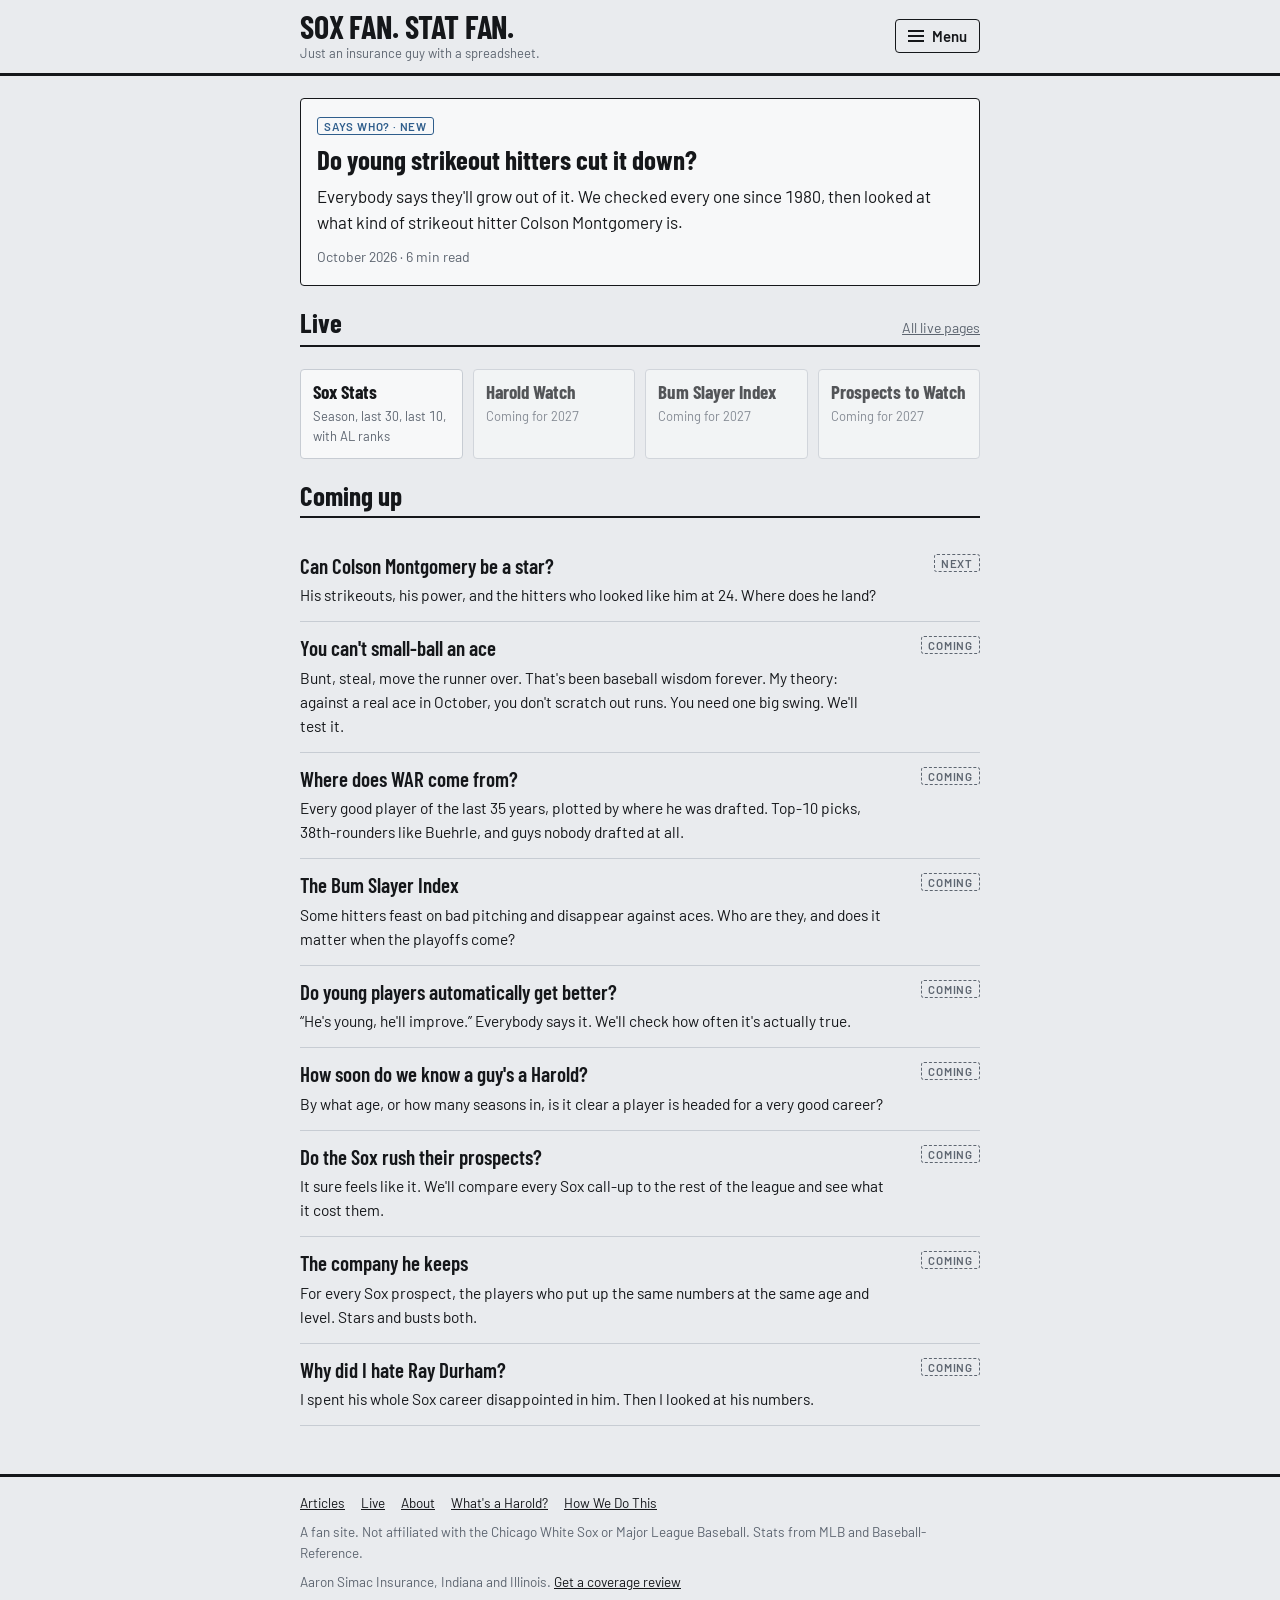
==== commit 9f2c8be9: "First article: Do young strikeout hitters cut it down? Co-Authored-By: Claude Opus 5.5 <noreply@anth" ====
--- a/docs/index.html
+++ b/docs/index.html
@@ -16,11 +16,12 @@
 <body data-section="articles">
 <div id="site-header"></div><script src="assets/site.js" data-root=""></script>
 <main class="page gut"><div class="col stack">
-<section class="feature">
-  <span class="tag soon">First article, coming soon</span>
-  <h2>Can Colson Montgomery be a star?</h2>
-  <p>He strikes out about a third of the time. So we found every hitter since 1980 who did the same thing and looked at how their careers turned out.</p>
-</section>
+<a class="feature" href="articles/young-strikeout-hitters/">
+  <span class="tag myth">Says Who? · New</span>
+  <h2>Do young strikeout hitters cut it down?</h2>
+  <p>Everybody says they'll grow out of it. We checked every one since 1980, then looked at what kind of strikeout hitter Colson Montgomery is.</p>
+  <p class="meta">October 2026 · 6 min read</p>
+</a>
 
 <div class="section-h"><h2>Live</h2><a href="live/">All live pages</a></div>
 <div class="strip">
@@ -32,6 +33,7 @@
 
 <div class="section-h"><h2>Coming up</h2></div>
 <div class="list">
+  <div class="item"><h3>Can Colson Montgomery be a star?</h3><span class="tag soon">Next</span><p>His strikeouts, his power, and the hitters who looked like him at 24. Where does he land?</p></div>
   <div class="item"><h3>You can't small-ball an ace</h3><span class="tag soon">Coming</span><p>Bunt, steal, move the runner over. That's been baseball wisdom forever. My theory: against a real ace in October, you don't scratch out runs. You need one big swing. We'll test it.</p></div>
   <div class="item"><h3>Where does WAR come from?</h3><span class="tag soon">Coming</span><p>Every good player of the last 35 years, plotted by where he was drafted. Top-10 picks, 38th-rounders like Buehrle, and guys nobody drafted at all.</p></div>
   <div class="item"><h3>The Bum Slayer Index</h3><span class="tag soon">Coming</span><p>Some hitters feast on bad pitching and disappear against aces. Who are they, and does it matter when the playoffs come?</p></div>
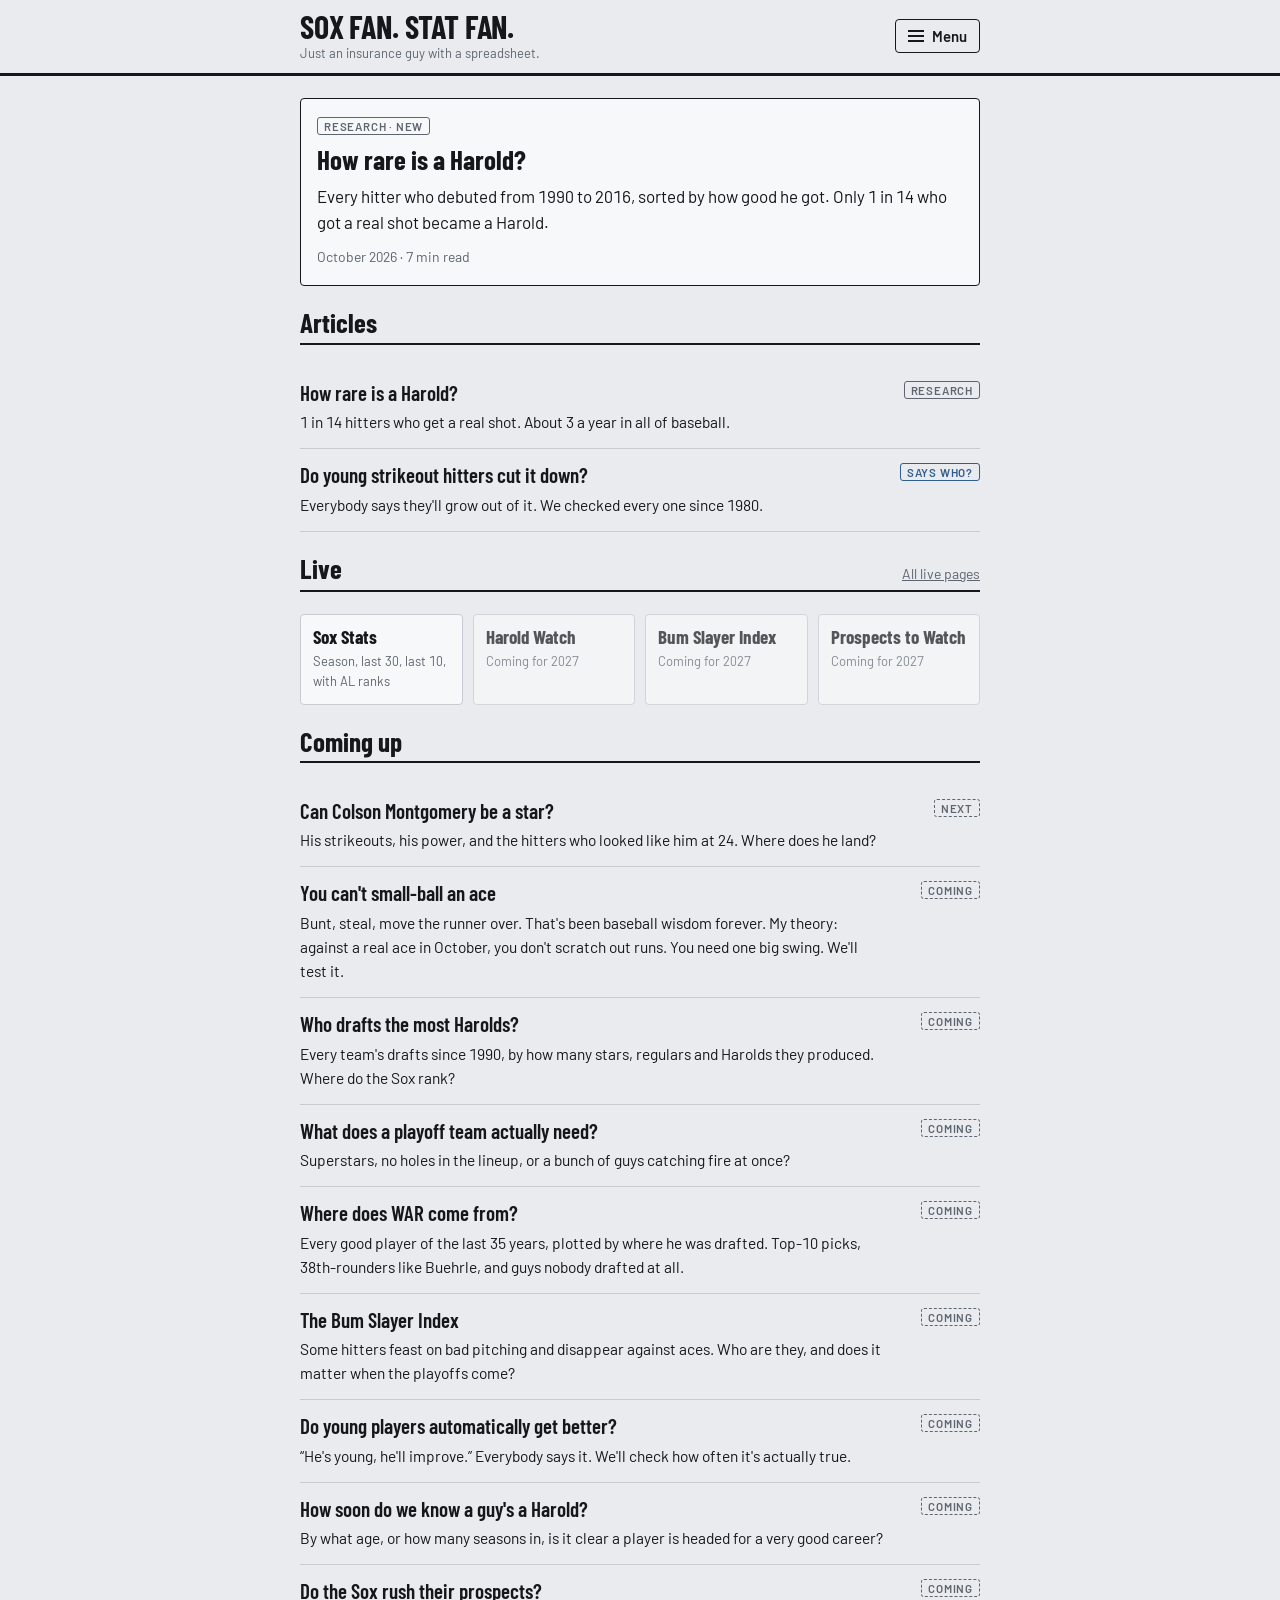
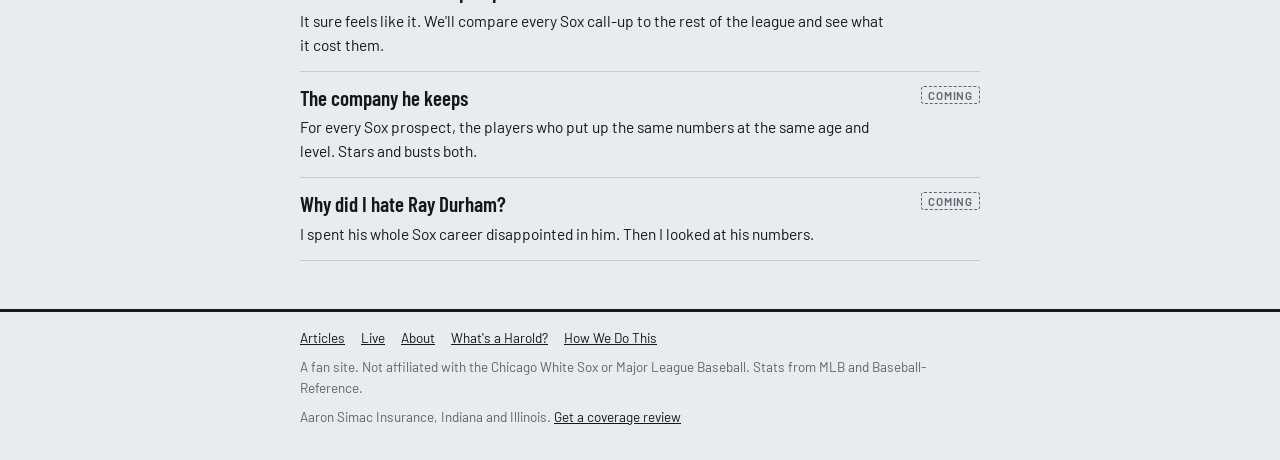
==== commit 158e308f: "Publish 'How rare is a Harold?': tier ladder, Harold count, High-A funnel, player search, still-chas" ====
--- a/docs/index.html
+++ b/docs/index.html
@@ -16,12 +16,18 @@
 <body data-section="articles">
 <div id="site-header"></div><script src="assets/site.js" data-root=""></script>
 <main class="page gut"><div class="col stack">
-<a class="feature" href="articles/young-strikeout-hitters/">
-  <span class="tag myth">Says Who? · New</span>
-  <h2>Do young strikeout hitters cut it down?</h2>
-  <p>Everybody says they'll grow out of it. We checked every one since 1980, then looked at what kind of strikeout hitter Colson Montgomery is.</p>
-  <p class="meta">October 2026 · 6 min read</p>
+<a class="feature" href="articles/how-rare-is-a-harold/">
+  <span class="tag">Research · New</span>
+  <h2>How rare is a Harold?</h2>
+  <p>Every hitter who debuted from 1990 to 2016, sorted by how good he got. Only 1 in 14 who got a real shot became a Harold.</p>
+  <p class="meta">October 2026 · 7 min read</p>
 </a>
+
+<div class="section-h"><h2>Articles</h2></div>
+<div class="list">
+  <a class="item" href="articles/how-rare-is-a-harold/"><h3>How rare is a Harold?</h3><span class="tag">Research</span><p>1 in 14 hitters who get a real shot. About 3 a year in all of baseball.</p></a>
+  <a class="item" href="articles/young-strikeout-hitters/"><h3>Do young strikeout hitters cut it down?</h3><span class="tag myth">Says Who?</span><p>Everybody says they'll grow out of it. We checked every one since 1980.</p></a>
+</div>
 
 <div class="section-h"><h2>Live</h2><a href="live/">All live pages</a></div>
 <div class="strip">
@@ -31,10 +37,12 @@
   <div class="mini off"><b>Prospects to Watch</b><span>Coming for 2027</span></div>
 </div>
 
-<div class="section-h"><h2>Coming up</h2></div>
+<div class="section-h" id="coming"><h2>Coming up</h2></div>
 <div class="list">
   <div class="item"><h3>Can Colson Montgomery be a star?</h3><span class="tag soon">Next</span><p>His strikeouts, his power, and the hitters who looked like him at 24. Where does he land?</p></div>
   <div class="item"><h3>You can't small-ball an ace</h3><span class="tag soon">Coming</span><p>Bunt, steal, move the runner over. That's been baseball wisdom forever. My theory: against a real ace in October, you don't scratch out runs. You need one big swing. We'll test it.</p></div>
+  <div class="item"><h3>Who drafts the most Harolds?</h3><span class="tag soon">Coming</span><p>Every team's drafts since 1990, by how many stars, regulars and Harolds they produced. Where do the Sox rank?</p></div>
+  <div class="item"><h3>What does a playoff team actually need?</h3><span class="tag soon">Coming</span><p>Superstars, no holes in the lineup, or a bunch of guys catching fire at once?</p></div>
   <div class="item"><h3>Where does WAR come from?</h3><span class="tag soon">Coming</span><p>Every good player of the last 35 years, plotted by where he was drafted. Top-10 picks, 38th-rounders like Buehrle, and guys nobody drafted at all.</p></div>
   <div class="item"><h3>The Bum Slayer Index</h3><span class="tag soon">Coming</span><p>Some hitters feast on bad pitching and disappear against aces. Who are they, and does it matter when the playoffs come?</p></div>
   <div class="item"><h3>Do young players automatically get better?</h3><span class="tag soon">Coming</span><p>“He's young, he'll improve.” Everybody says it. We'll check how often it's actually true.</p></div>
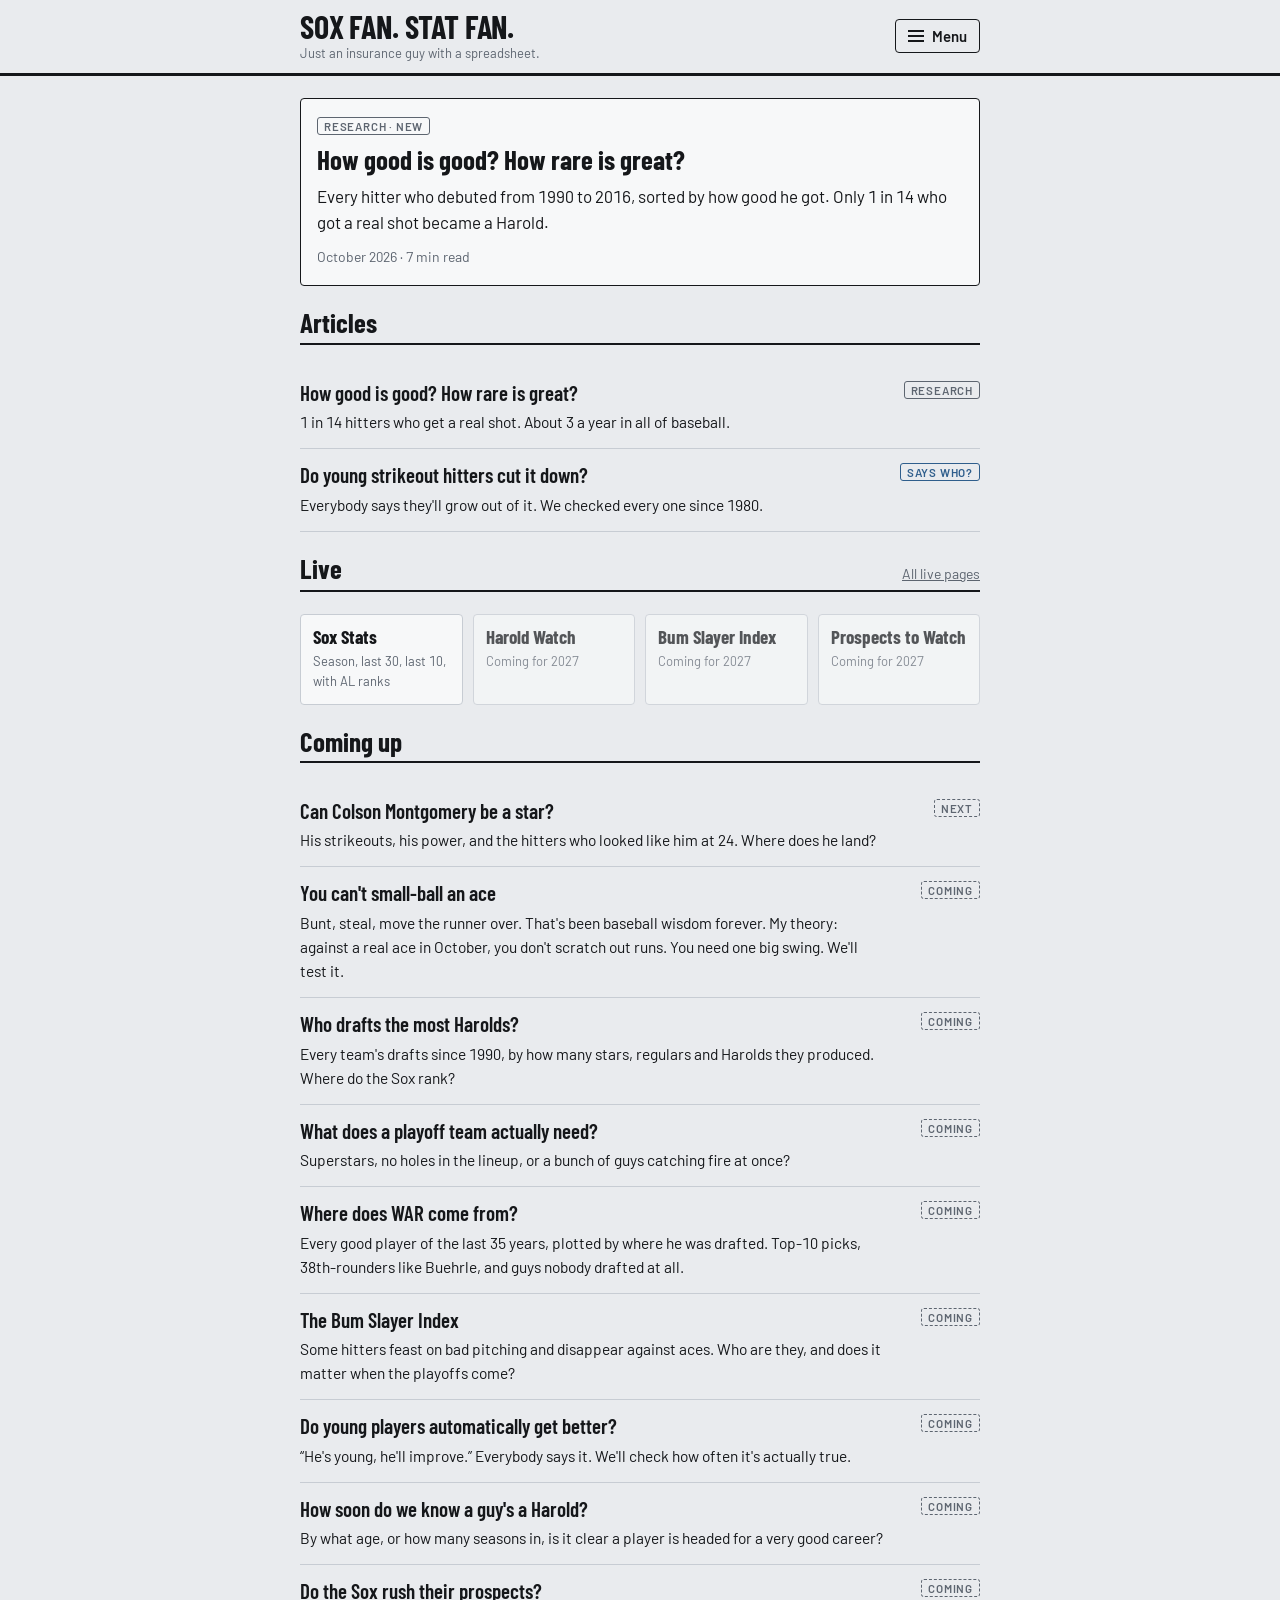
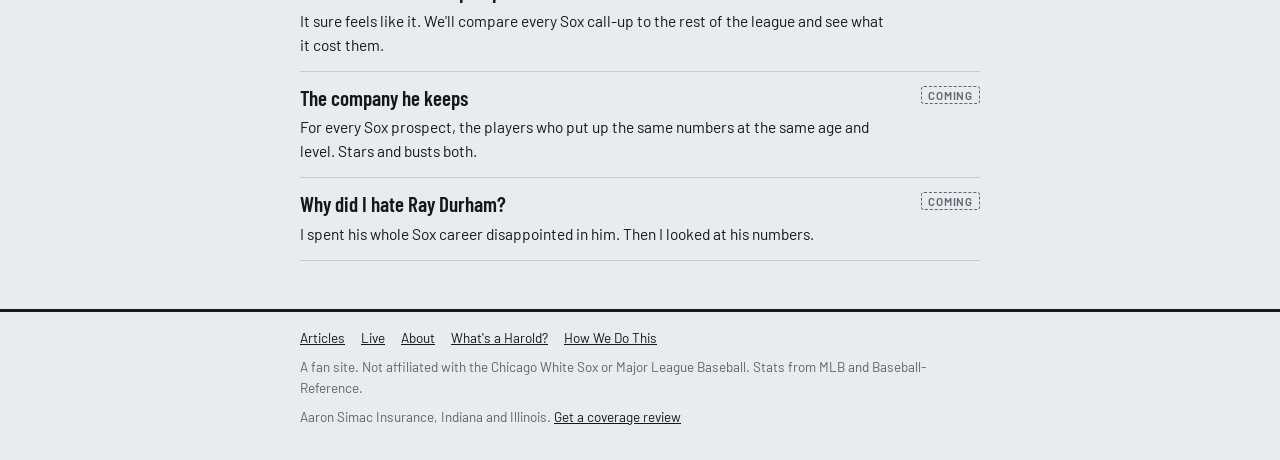
==== commit 1b4a50df: "Retitle to 'How good is good? How rare is great?': Harolds per tier on the ladder, why-best-three ex" ====
--- a/docs/index.html
+++ b/docs/index.html
@@ -16,16 +16,16 @@
 <body data-section="articles">
 <div id="site-header"></div><script src="assets/site.js" data-root=""></script>
 <main class="page gut"><div class="col stack">
-<a class="feature" href="articles/how-rare-is-a-harold/">
+<a class="feature" href="articles/how-good-is-good/">
   <span class="tag">Research · New</span>
-  <h2>How rare is a Harold?</h2>
+  <h2>How good is good? How rare is great?</h2>
   <p>Every hitter who debuted from 1990 to 2016, sorted by how good he got. Only 1 in 14 who got a real shot became a Harold.</p>
   <p class="meta">October 2026 · 7 min read</p>
 </a>
 
 <div class="section-h"><h2>Articles</h2></div>
 <div class="list">
-  <a class="item" href="articles/how-rare-is-a-harold/"><h3>How rare is a Harold?</h3><span class="tag">Research</span><p>1 in 14 hitters who get a real shot. About 3 a year in all of baseball.</p></a>
+  <a class="item" href="articles/how-good-is-good/"><h3>How good is good? How rare is great?</h3><span class="tag">Research</span><p>1 in 14 hitters who get a real shot. About 3 a year in all of baseball.</p></a>
   <a class="item" href="articles/young-strikeout-hitters/"><h3>Do young strikeout hitters cut it down?</h3><span class="tag myth">Says Who?</span><p>Everybody says they'll grow out of it. We checked every one since 1980.</p></a>
 </div>
 
